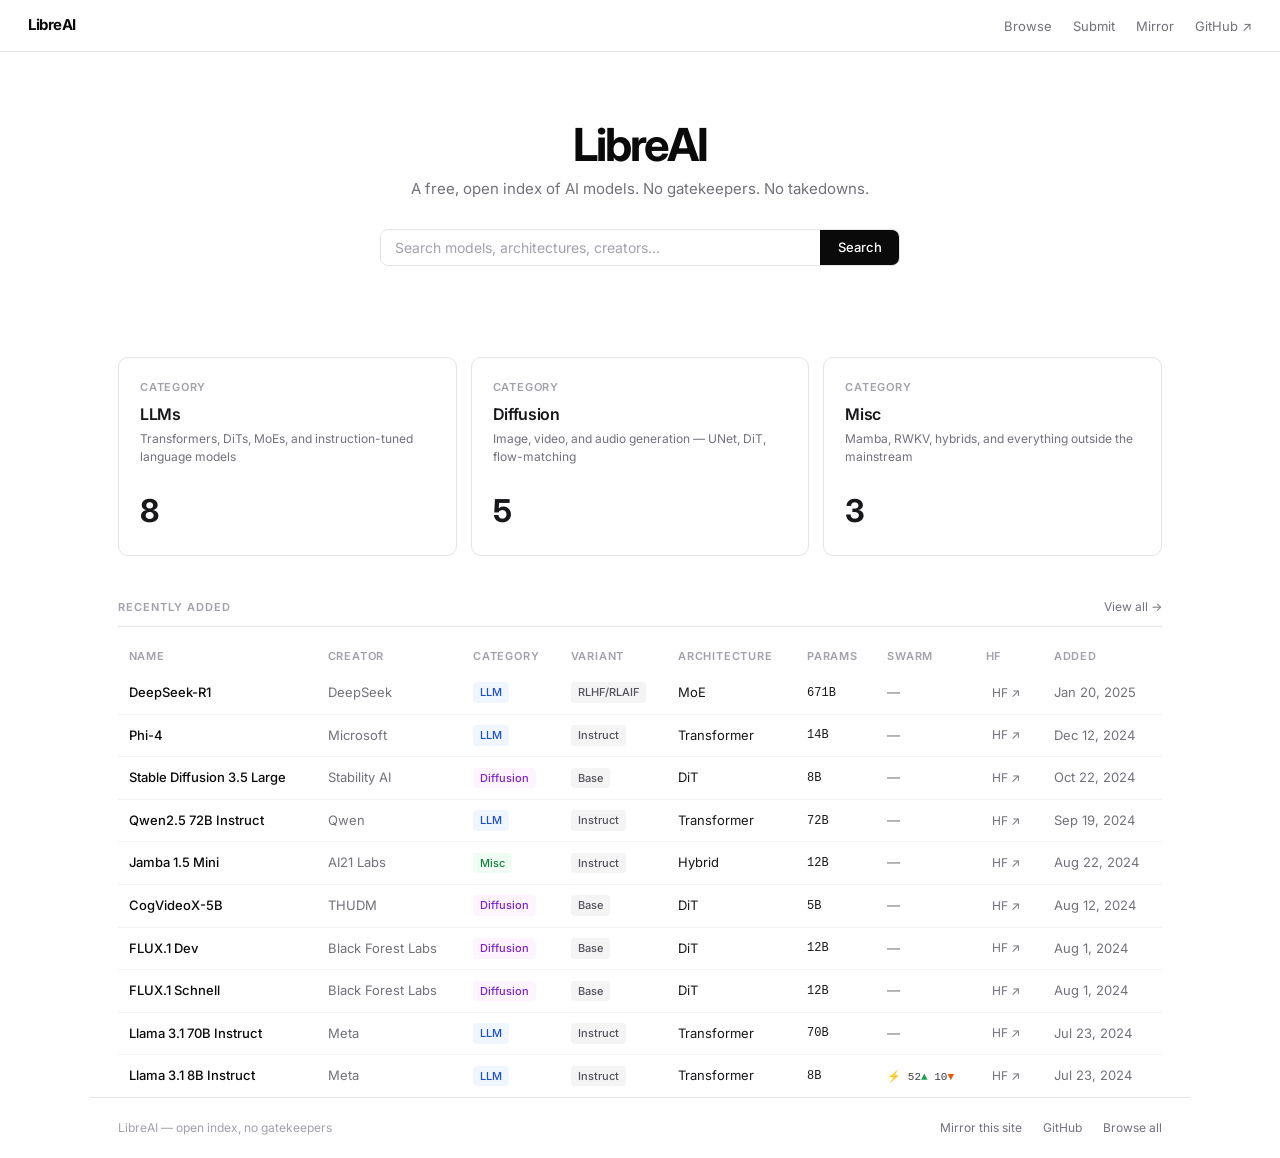
==== index.html @ 946c36ed "Initial commit: LibreAI — open, mirrorable AI model index Static site (no framework, no build) index" ====
<!DOCTYPE html>
<html lang="en">
<head>
  <meta charset="UTF-8">
  <meta name="viewport" content="width=device-width, initial-scale=1.0">
  <title>LibreAI — Free AI Model Index</title>
  <meta name="description" content="A free, open, censorship-resistant index of AI models. No gatekeepers.">
  <link rel="stylesheet" href="static/style.css">
</head>
<body>

<nav class="nav">
  <a class="nav-logo" href="index.html">LibreAI</a>
  <ul class="nav-links">
    <li><a href="browse.html">Browse</a></li>
    <li><a href="submit.html">Submit</a></li>
    <li><a href="mirror.html">Mirror</a></li>
    <li><a href="https://github.com/Bardia323/LibreAI" target="_blank" rel="noopener">GitHub ↗</a></li>
  </ul>
</nav>

<main>
  <div class="container">

    <div class="hero">
      <h1>LibreAI</h1>
      <p>A free, open index of AI models. No gatekeepers. No takedowns.</p>
      <div class="search-wrap">
        <input type="text" id="search-input" placeholder="Search models, architectures, creators…" autocomplete="off">
        <button id="search-btn">Search</button>
      </div>
    </div>

    <div class="category-grid">
      <a class="cat-card" href="browse.html?cat=llm">
        <div class="cat-card-label">Category</div>
        <div class="cat-card-title">LLMs</div>
        <div class="cat-card-desc">Transformers, DiTs, MoEs, and instruction-tuned language models</div>
        <div class="cat-card-count" id="count-llm">—</div>
      </a>
      <a class="cat-card" href="browse.html?cat=diffusion">
        <div class="cat-card-label">Category</div>
        <div class="cat-card-title">Diffusion</div>
        <div class="cat-card-desc">Image, video, and audio generation — UNet, DiT, flow-matching</div>
        <div class="cat-card-count" id="count-diffusion">—</div>
      </a>
      <a class="cat-card" href="browse.html?cat=misc">
        <div class="cat-card-label">Category</div>
        <div class="cat-card-title">Misc</div>
        <div class="cat-card-desc">Mamba, RWKV, hybrids, and everything outside the mainstream</div>
        <div class="cat-card-count" id="count-misc">—</div>
      </a>
    </div>

    <div class="section-header">
      <span class="section-title">Recently Added</span>
      <a class="section-link" href="browse.html">View all →</a>
    </div>

    <div class="table-wrap">
      <table>
        <thead>
          <tr>
            <th>Name</th>
            <th>Creator</th>
            <th>Category</th>
            <th>Variant</th>
            <th>Architecture</th>
            <th>Params</th>
            <th>Swarm</th>
            <th>HF</th>
            <th>Added</th>
          </tr>
        </thead>
        <tbody id="recent-tbody">
          <tr><td colspan="9" style="text-align:center;color:var(--gray-400);padding:2rem">Loading…</td></tr>
        </tbody>
      </table>
    </div>

  </div>
</main>

<footer>
  <span>LibreAI — open index, no gatekeepers</span>
  <div class="footer-links">
    <a href="mirror.html">Mirror this site</a>
    <a href="https://github.com/Bardia323/LibreAI" target="_blank" rel="noopener">GitHub</a>
    <a href="browse.html">Browse all</a>
  </div>
</footer>

<script src="static/app.js"></script>
<script>
  document.addEventListener('DOMContentLoaded', async () => {
    const data = await loadModels();
    const models = data.models;

    // Category counts
    const counts = { llm: 0, diffusion: 0, misc: 0 };
    models.forEach(m => { if (m.category in counts) counts[m.category]++; });
    document.getElementById('count-llm').textContent       = counts.llm;
    document.getElementById('count-diffusion').textContent = counts.diffusion;
    document.getElementById('count-misc').textContent      = counts.misc;

    // Recent additions
    const recent = sortModels(models, 'added', 'desc').slice(0, 10);
    document.getElementById('recent-tbody').innerHTML = recent.map(renderRow).join('');

    // Search
    const input = document.getElementById('search-input');
    const go = () => {
      const q = input.value.trim();
      location.href = q ? `browse.html?q=${encodeURIComponent(q)}` : 'browse.html';
    };
    document.getElementById('search-btn').addEventListener('click', go);
    input.addEventListener('keydown', e => { if (e.key === 'Enter') go(); });
  });
</script>

</body>
</html>
---- static/style.css ----
@import url('https://fonts.googleapis.com/css2?family=Inter:wght@400;500;600;700&display=swap');
/* For full offline mirroring, self-host Inter: https://fontsource.org/fonts/inter */

*, *::before, *::after { box-sizing: border-box; margin: 0; padding: 0; }

:root {
  --white:    #ffffff;
  --black:    #0a0a0a;
  --gray-50:  #fafafa;
  --gray-100: #f4f4f5;
  --gray-200: #e4e4e7;
  --gray-300: #d4d4d8;
  --gray-400: #a1a1aa;
  --gray-500: #71717a;
  --gray-600: #52525b;
  --gray-700: #3f3f46;
  --gray-900: #18181b;
}

html { font-size: 14px; }

body {
  font-family: 'Inter', -apple-system, BlinkMacSystemFont, 'Segoe UI', sans-serif;
  background: var(--white);
  color: var(--gray-900);
  line-height: 1.5;
  -webkit-font-smoothing: antialiased;
}

a { color: inherit; }

/* ── Nav ─────────────────────────────────────────── */

.nav {
  position: sticky;
  top: 0;
  z-index: 100;
  background: var(--white);
  border-bottom: 1px solid var(--gray-200);
  height: 52px;
  display: flex;
  align-items: center;
  padding: 0 2rem;
  gap: 2rem;
}

.nav-logo {
  font-size: 15px;
  font-weight: 700;
  letter-spacing: -0.03em;
  text-decoration: none;
  color: var(--black);
  margin-right: auto;
}

.nav-links {
  display: flex;
  gap: 1.5rem;
  list-style: none;
}

.nav-links a {
  font-size: 13px;
  color: var(--gray-500);
  text-decoration: none;
  transition: color 0.12s;
}

.nav-links a:hover,
.nav-links a.active { color: var(--black); }

/* ── Layout ──────────────────────────────────────── */

.container {
  max-width: 1100px;
  margin: 0 auto;
  padding: 0 2rem;
}

/* ── Hero ────────────────────────────────────────── */

.hero {
  padding: 5rem 0 3.5rem;
  text-align: center;
}

.hero h1 {
  font-size: 3.25rem;
  font-weight: 700;
  letter-spacing: -0.045em;
  line-height: 1;
  margin-bottom: 0.75rem;
  color: var(--black);
}

.hero p {
  font-size: 15px;
  color: var(--gray-500);
  margin-bottom: 2rem;
}

/* ── Search ──────────────────────────────────────── */

.search-wrap {
  display: flex;
  max-width: 520px;
  margin: 0 auto;
  border: 1px solid var(--gray-200);
  border-radius: 8px;
  overflow: hidden;
  transition: border-color 0.15s, box-shadow 0.15s;
}

.search-wrap:focus-within {
  border-color: var(--gray-400);
  box-shadow: 0 0 0 3px var(--gray-100);
}

.search-wrap input {
  flex: 1;
  padding: 0.65rem 1rem;
  border: none;
  outline: none;
  font-size: 14px;
  font-family: inherit;
  background: transparent;
  color: var(--gray-900);
}

.search-wrap input::placeholder { color: var(--gray-400); }

.search-wrap button {
  padding: 0.65rem 1.25rem;
  background: var(--black);
  color: var(--white);
  border: none;
  cursor: pointer;
  font-size: 13px;
  font-weight: 500;
  font-family: inherit;
  transition: opacity 0.15s;
}

.search-wrap button:hover { opacity: 0.75; }

/* ── Category Grid ───────────────────────────────── */

.category-grid {
  display: grid;
  grid-template-columns: repeat(3, 1fr);
  gap: 1rem;
  margin: 3rem 0;
}

.cat-card {
  border: 1px solid var(--gray-200);
  border-radius: 10px;
  padding: 1.5rem;
  text-decoration: none;
  color: inherit;
  transition: border-color 0.15s;
  display: block;
}

.cat-card:hover { border-color: var(--gray-400); }

.cat-card-label {
  font-size: 11px;
  font-weight: 600;
  text-transform: uppercase;
  letter-spacing: 0.07em;
  color: var(--gray-400);
  margin-bottom: 0.5rem;
}

.cat-card-title {
  font-size: 16px;
  font-weight: 600;
  letter-spacing: -0.02em;
  margin-bottom: 0.25rem;
}

.cat-card-desc {
  font-size: 12px;
  color: var(--gray-500);
  margin-bottom: 1.5rem;
}

.cat-card-count {
  font-size: 2.25rem;
  font-weight: 700;
  letter-spacing: -0.04em;
}

/* ── Section ─────────────────────────────────────── */

.section-header {
  display: flex;
  align-items: baseline;
  justify-content: space-between;
  margin-bottom: 1rem;
  padding-bottom: 0.75rem;
  border-bottom: 1px solid var(--gray-200);
}

.section-title {
  font-size: 11px;
  font-weight: 600;
  text-transform: uppercase;
  letter-spacing: 0.09em;
  color: var(--gray-400);
}

.section-link {
  font-size: 12px;
  color: var(--gray-500);
  text-decoration: none;
}

.section-link:hover { color: var(--black); }

/* ── Table ───────────────────────────────────────── */

.table-wrap { overflow-x: auto; }

table { width: 100%; border-collapse: collapse; }

thead th {
  text-align: left;
  padding: 0.5rem 0.75rem;
  font-size: 11px;
  font-weight: 600;
  text-transform: uppercase;
  letter-spacing: 0.07em;
  color: var(--gray-400);
  white-space: nowrap;
  cursor: pointer;
  user-select: none;
}

thead th:hover { color: var(--black); }

thead th.sort-asc::after  { content: ' ↑'; }
thead th.sort-desc::after { content: ' ↓'; }

tbody td {
  padding: 0.7rem 0.75rem;
  border-bottom: 1px solid var(--gray-100);
  font-size: 13px;
  vertical-align: middle;
}

tbody tr:hover td { background: var(--gray-50); }
tbody tr:last-child td { border-bottom: none; }

.td-name a {
  font-weight: 500;
  text-decoration: none;
  color: var(--black);
}

.td-name a:hover { text-decoration: underline; }

.td-secondary { color: var(--gray-500); }

/* ── Badges ──────────────────────────────────────── */

.badge {
  display: inline-block;
  padding: 2px 7px;
  border-radius: 4px;
  font-size: 11px;
  font-weight: 500;
  background: var(--gray-100);
  color: var(--gray-600);
}

.badge-llm       { background: #eff6ff; color: #1d4ed8; }
.badge-diffusion { background: #fdf4ff; color: #7e22ce; }
.badge-misc      { background: #f0fdf4; color: #15803d; }
.badge-variant   { background: var(--gray-100); color: var(--gray-600); }

/* ── Swarm (seeders/peers) ───────────────────────── */

.swarm {
  font-family: 'SF Mono', 'Cascadia Code', monospace;
  font-size: 11px;
  white-space: nowrap;
}
.swarm .sw-up { color: #16a34a; }
.swarm .sw-dn { color: #ea580c; }
.swarm-live { color: var(--gray-700); }
.swarm-dead { color: var(--gray-400); }
.swarm-dead .sw-up { color: var(--gray-400); }
.swarm-pending { color: var(--gray-400); font-style: italic; }

/* ── Mono ────────────────────────────────────────── */

.mono {
  font-family: 'SF Mono', 'Cascadia Code', 'Fira Mono', monospace;
  font-size: 12px;
}

/* ── Icon links ──────────────────────────────────── */

.icon-link {
  display: inline-flex;
  align-items: center;
  gap: 3px;
  font-size: 12px;
  color: var(--gray-500);
  text-decoration: none;
  padding: 2px 6px;
  border-radius: 4px;
  transition: background 0.1s, color 0.1s;
}

.icon-link:hover { background: var(--gray-100); color: var(--black); }

/* ── Browse filters ──────────────────────────────── */

.filters {
  display: flex;
  flex-direction: column;
  gap: 0.6rem;
  padding: 1.5rem 0 1rem;
}

.filter-row {
  display: flex;
  align-items: center;
  gap: 0.75rem;
  flex-wrap: wrap;
}

.filter-label {
  font-size: 11px;
  font-weight: 600;
  text-transform: uppercase;
  letter-spacing: 0.07em;
  color: var(--gray-400);
  width: 70px;
  flex-shrink: 0;
}

.filter-pills { display: flex; gap: 4px; flex-wrap: wrap; }

.pill {
  padding: 5px 12px;
  border: 1px solid var(--gray-200);
  border-radius: 20px;
  font-size: 12px;
  font-weight: 500;
  cursor: pointer;
  background: var(--white);
  color: var(--gray-600);
  transition: all 0.12s;
}

.pill:hover { border-color: var(--gray-400); color: var(--black); }
.pill.active { background: var(--black); color: var(--white); border-color: var(--black); }

.filter-right {
  margin-left: auto;
  display: flex;
  align-items: center;
  gap: 0.5rem;
}

.result-count {
  font-size: 12px;
  color: var(--gray-400);
}

.filter-right input {
  padding: 5px 10px;
  border: 1px solid var(--gray-200);
  border-radius: 6px;
  font-size: 13px;
  font-family: inherit;
  outline: none;
  width: 200px;
  transition: border-color 0.15s;
}

.filter-right input:focus { border-color: var(--gray-400); }

/* ── Model detail ────────────────────────────────── */

.model-header { padding: 3rem 0 2rem; }

.breadcrumb {
  font-size: 12px;
  color: var(--gray-400);
  margin-bottom: 1.5rem;
  display: flex;
  gap: 6px;
  align-items: center;
}

.breadcrumb a { color: var(--gray-500); text-decoration: none; }
.breadcrumb a:hover { color: var(--black); }
.breadcrumb span { color: var(--gray-300); }

.model-title {
  font-size: 2rem;
  font-weight: 700;
  letter-spacing: -0.035em;
  margin-bottom: 0.4rem;
}

.model-creator { color: var(--gray-500); font-size: 14px; margin-bottom: 1rem; }

.tag-list { display: flex; gap: 6px; flex-wrap: wrap; }

.tag {
  display: inline-block;
  padding: 3px 8px;
  background: var(--gray-100);
  border-radius: 4px;
  font-size: 11px;
  color: var(--gray-600);
}

.model-body {
  display: grid;
  grid-template-columns: 1fr 300px;
  gap: 2.5rem;
  padding-bottom: 4rem;
  align-items: start;
}

.meta-table { width: 100%; border-collapse: collapse; margin-bottom: 2rem; }

.meta-table td {
  padding: 0.55rem 0;
  border-bottom: 1px solid var(--gray-100);
  font-size: 13px;
}

.meta-table td:first-child {
  color: var(--gray-500);
  font-weight: 500;
  width: 120px;
}

.model-desc-heading {
  font-size: 11px;
  font-weight: 600;
  text-transform: uppercase;
  letter-spacing: 0.08em;
  color: var(--gray-400);
  margin-bottom: 0.75rem;
}

.model-description {
  font-size: 14px;
  line-height: 1.7;
  color: var(--gray-700);
}

/* ── Download box ────────────────────────────────── */

.download-box {
  border: 1px solid var(--gray-200);
  border-radius: 10px;
  padding: 1.25rem;
  position: sticky;
  top: 68px;
}

.download-box-title {
  font-size: 11px;
  font-weight: 600;
  text-transform: uppercase;
  letter-spacing: 0.07em;
  color: var(--gray-400);
  margin-bottom: 1rem;
}

.magnet-list {
  list-style: none;
  display: flex;
  flex-direction: column;
  gap: 6px;
  margin-bottom: 0.75rem;
}

.magnet-item {
  display: flex;
  align-items: center;
  justify-content: space-between;
  padding: 8px 10px;
  border: 1px solid var(--gray-200);
  border-radius: 6px;
  font-size: 12px;
  text-decoration: none;
  color: var(--black);
  transition: background 0.1s, border-color 0.1s;
}

.magnet-item:hover { background: var(--gray-50); border-color: var(--gray-300); }
.magnet-item .label { font-weight: 500; display: flex; align-items: center; gap: 6px; }
.magnet-item .size  { color: var(--gray-400); font-family: monospace; font-size: 11px; }

.magnet-li { margin-bottom: 2px; }

.vbadge {
  font-size: 9px;
  font-weight: 600;
  text-transform: uppercase;
  letter-spacing: 0.05em;
  padding: 1px 5px;
  border-radius: 3px;
  background: #f0fdf4;
  color: #15803d;
}
.vbadge-pending { background: #fef9c3; color: #a16207; }

.magnet-meta {
  display: flex;
  align-items: center;
  gap: 0.75rem;
  padding: 4px 10px 2px;
  font-size: 11px;
}

.swarm-mini {
  font-family: 'SF Mono', 'Cascadia Code', monospace;
  color: var(--gray-500);
}
.swarm-mini.live { color: var(--gray-700); }

.files { font-size: 11px; }
.files summary {
  cursor: pointer;
  color: var(--gray-500);
  user-select: none;
}
.files summary:hover { color: var(--black); }
.files ul {
  list-style: none;
  margin: 4px 0 0;
  padding: 6px 8px;
  background: var(--gray-50);
  border-radius: 4px;
}
.files li {
  font-family: 'SF Mono', 'Cascadia Code', monospace;
  color: var(--gray-600);
  padding: 1px 0;
  word-break: break-all;
}

.add-magnet-link {
  display: block;
  margin-top: 0.75rem;
  text-align: center;
  font-size: 12px;
  color: var(--gray-500);
  text-decoration: none;
}
.add-magnet-link:hover { color: var(--black); }

.no-magnets {
  font-size: 12px;
  color: var(--gray-400);
  margin-bottom: 0.75rem;
  text-align: center;
  padding: 1rem;
  border: 1px dashed var(--gray-200);
  border-radius: 6px;
}

.no-magnets a { color: var(--gray-600); }

.hf-btn {
  display: flex;
  align-items: center;
  justify-content: center;
  gap: 6px;
  width: 100%;
  padding: 8px;
  border: 1px solid var(--gray-200);
  border-radius: 6px;
  font-size: 12px;
  font-weight: 500;
  text-decoration: none;
  color: var(--gray-600);
  transition: all 0.12s;
}

.hf-btn:hover { border-color: var(--gray-400); color: var(--black); }

/* ── Submit page ─────────────────────────────────── */

.page-header { padding: 3rem 0 2rem; }

.page-title {
  font-size: 2rem;
  font-weight: 700;
  letter-spacing: -0.035em;
  margin-bottom: 0.5rem;
}

.page-subtitle { font-size: 14px; color: var(--gray-500); }

.submit-form { max-width: 640px; padding-bottom: 4rem; }

.form-group { margin-bottom: 1.25rem; }

.form-group label {
  display: block;
  font-size: 11px;
  font-weight: 600;
  text-transform: uppercase;
  letter-spacing: 0.07em;
  color: var(--gray-500);
  margin-bottom: 0.4rem;
}

.form-group input,
.form-group select,
.form-group textarea {
  width: 100%;
  padding: 0.6rem 0.75rem;
  border: 1px solid var(--gray-200);
  border-radius: 6px;
  font-size: 13px;
  font-family: inherit;
  outline: none;
  transition: border-color 0.15s;
  background: var(--white);
  color: var(--gray-900);
}

.form-group input:focus,
.form-group select:focus,
.form-group textarea:focus { border-color: var(--gray-400); }

.form-group textarea { resize: vertical; min-height: 80px; }
.form-hint { font-size: 11px; color: var(--gray-400); margin-top: 0.3rem; }

.form-row { display: grid; grid-template-columns: 1fr 1fr; gap: 1rem; }

.btn-primary {
  padding: 0.65rem 1.5rem;
  background: var(--black);
  color: var(--white);
  border: none;
  border-radius: 6px;
  font-size: 13px;
  font-weight: 500;
  font-family: inherit;
  cursor: pointer;
  transition: opacity 0.15s;
}

.btn-primary:hover { opacity: 0.75; }

.output-wrap {
  display: none;
  margin-top: 2rem;
  border: 1px solid var(--gray-200);
  border-radius: 8px;
  overflow: hidden;
}

.output-header {
  display: flex;
  align-items: center;
  justify-content: space-between;
  padding: 0.75rem 1rem;
  border-bottom: 1px solid var(--gray-200);
  background: var(--gray-50);
}

.output-header span {
  font-size: 12px;
  font-weight: 600;
  text-transform: uppercase;
  letter-spacing: 0.07em;
  color: var(--gray-400);
}

.copy-btn {
  padding: 4px 10px;
  background: var(--white);
  border: 1px solid var(--gray-200);
  border-radius: 4px;
  font-size: 11px;
  cursor: pointer;
  font-family: inherit;
  color: var(--gray-600);
}

.copy-btn:hover { background: var(--gray-100); }

.output-code {
  padding: 1rem;
  font-family: 'SF Mono', 'Cascadia Code', 'Fira Mono', monospace;
  font-size: 12px;
  white-space: pre-wrap;
  word-break: break-all;
  color: var(--gray-700);
  max-height: 400px;
  overflow-y: auto;
}

.submit-note {
  margin-top: 1rem;
  font-size: 12px;
  color: var(--gray-500);
  line-height: 1.6;
}

.submit-note a { color: var(--black); }

/* ── Mirror page ─────────────────────────────────── */

.mirror-content { max-width: 640px; padding-bottom: 4rem; }

.mirror-content h2 {
  font-size: 16px;
  font-weight: 600;
  letter-spacing: -0.02em;
  margin: 2rem 0 0.75rem;
}

.mirror-content p { font-size: 14px; color: var(--gray-600); line-height: 1.7; margin-bottom: 1rem; }

.code-block {
  background: var(--gray-50);
  border: 1px solid var(--gray-200);
  border-radius: 6px;
  padding: 0.75rem 1rem;
  font-family: 'SF Mono', 'Cascadia Code', 'Fira Mono', monospace;
  font-size: 12px;
  color: var(--gray-700);
  margin-bottom: 1rem;
}

/* ── Footer ──────────────────────────────────────── */

footer {
  border-top: 1px solid var(--gray-200);
  padding: 1.5rem 2rem;
  display: flex;
  justify-content: space-between;
  align-items: center;
  font-size: 12px;
  color: var(--gray-400);
  max-width: 1100px;
  margin: 0 auto;
}

footer a { color: var(--gray-500); text-decoration: none; }
footer a:hover { color: var(--black); }
.footer-links { display: flex; gap: 1.5rem; }

/* ── Responsive ──────────────────────────────────── */

@media (max-width: 768px) {
  .category-grid { grid-template-columns: 1fr; }
  .model-body    { grid-template-columns: 1fr; }
  .download-box  { position: static; }
  .form-row      { grid-template-columns: 1fr; }
  .hero h1       { font-size: 2.25rem; }
  .nav           { padding: 0 1rem; }
  .container     { padding: 0 1rem; }
  footer         { flex-direction: column; gap: 0.75rem; text-align: center; }
}
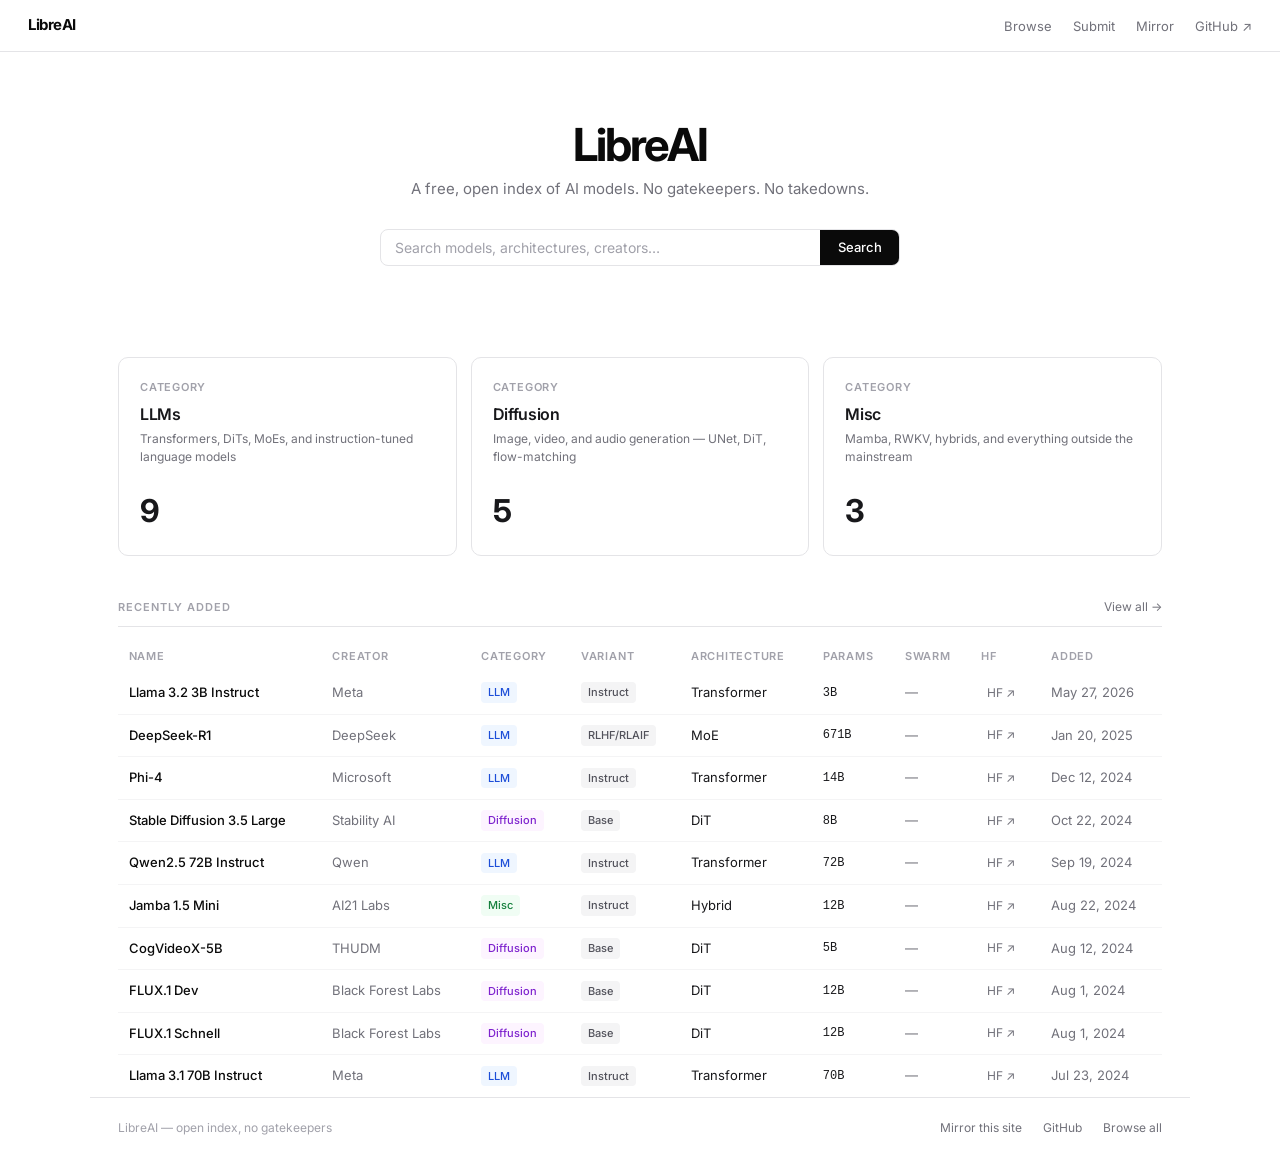
==== commit f1779885: "Shard the index for scale (static, paginated) Splits the fat models.json into a generated data/index" ====
--- a/index.html
+++ b/index.html
@@ -93,19 +93,17 @@
 <script src="static/app.js"></script>
 <script>
   document.addEventListener('DOMContentLoaded', async () => {
-    const data = await loadModels();
-    const models = data.models;
+    const [meta, models] = await Promise.all([loadMeta(), loadSlim()]);
 
-    // Category counts
-    const counts = { llm: 0, diffusion: 0, misc: 0 };
-    models.forEach(m => { if (m.category in counts) counts[m.category]++; });
-    document.getElementById('count-llm').textContent       = counts.llm;
-    document.getElementById('count-diffusion').textContent = counts.diffusion;
-    document.getElementById('count-misc').textContent      = counts.misc;
+    // Category counts (from prebuilt meta)
+    const c = meta.categories || {};
+    document.getElementById('count-llm').textContent       = c.llm || 0;
+    document.getElementById('count-diffusion').textContent = c.diffusion || 0;
+    document.getElementById('count-misc').textContent      = c.misc || 0;
 
-    // Recent additions
-    const recent = sortModels(models, 'added', 'desc').slice(0, 10);
-    document.getElementById('recent-tbody').innerHTML = recent.map(renderRow).join('');
+    // Recent additions — slim is already sorted newest-first
+    document.getElementById('recent-tbody').innerHTML =
+      models.slice(0, 10).map(renderRow).join('');
 
     // Search
     const input = document.getElementById('search-input');
--- a/static/style.css
+++ b/static/style.css
@@ -317,6 +317,34 @@
 
 .icon-link:hover { background: var(--gray-100); color: var(--black); }
 
+/* ── Pager ───────────────────────────────────────── */
+
+.pager {
+  display: flex;
+  align-items: center;
+  justify-content: center;
+  gap: 1rem;
+  padding: 1.5rem 0 3rem;
+  font-size: 13px;
+}
+
+.pager button {
+  padding: 6px 14px;
+  border: 1px solid var(--gray-200);
+  border-radius: 6px;
+  background: var(--white);
+  color: var(--gray-700);
+  font-size: 13px;
+  font-family: inherit;
+  cursor: pointer;
+  transition: all 0.12s;
+}
+
+.pager button:hover:not(:disabled) { border-color: var(--gray-400); color: var(--black); }
+.pager button:disabled { opacity: 0.4; cursor: default; }
+
+.pager .page-info { color: var(--gray-500); min-width: 110px; text-align: center; }
+
 /* ── Browse filters ──────────────────────────────── */
 
 .filters {
